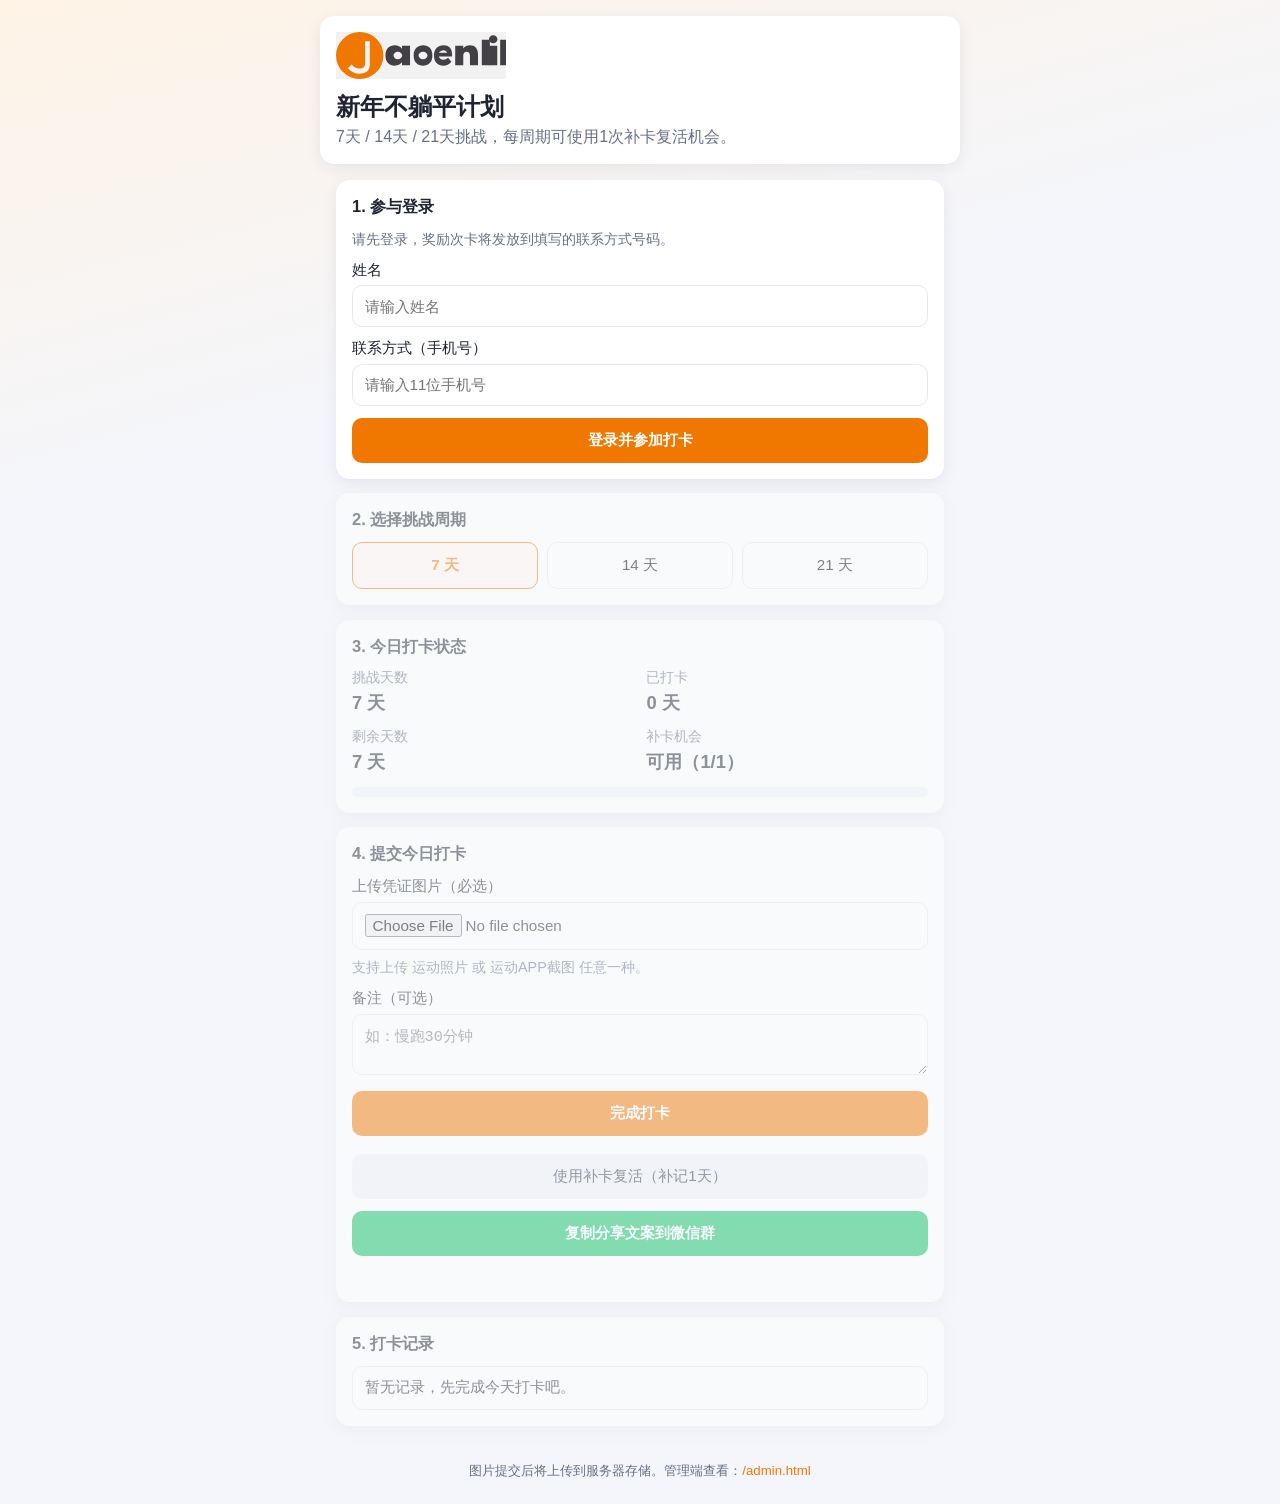
==== index.html @ 4f7eb01d "chore: set default admin token to rockygoerlife" ====
<!doctype html>
<html lang="zh-CN">
  <head>
    <meta charset="UTF-8" />
    <meta name="viewport" content="width=device-width, initial-scale=1.0" />
    <title>歌尔生活 · 新年不躺平计划</title>
    <link rel="stylesheet" href="styles.css" />
  </head>
  <body>
    <header class="hero card">
      <img src="assets/goerlife-logo.svg" alt="goerlife" class="logo" />
      <h1>新年不躺平计划</h1>
      <p class="subtitle">7天 / 14天 / 21天挑战，每周期可使用1次补卡复活机会。</p>
    </header>

    <main class="container">
      <section class="card" id="loginCard">
        <h2>1. 参与登录</h2>
        <p class="hint">请先登录，奖励次卡将发放到填写的联系方式号码。</p>
        <form id="loginForm">
          <label for="name">姓名</label>
          <input id="name" type="text" maxlength="20" required placeholder="请输入姓名" />

          <label for="contact">联系方式（手机号）</label>
          <input id="contact" type="tel" inputmode="numeric" pattern="^1\d{10}$" required placeholder="请输入11位手机号" />

          <button class="primary" type="submit">登录并参加打卡</button>
        </form>
        <div id="profile" class="profile hidden">
          <p><strong>姓名：</strong><span id="profileName"></span></p>
          <p><strong>联系方式：</strong><span id="profileContact"></span></p>
          <button id="logoutBtn" class="ghost" type="button">退出并重置数据</button>
        </div>
      </section>

      <section class="card disabled" id="challengeCard">
        <h2>2. 选择挑战周期</h2>
        <div class="cycle-buttons" role="group" aria-label="挑战周期">
          <button class="cycle-btn active" data-days="7" type="button">7 天</button>
          <button class="cycle-btn" data-days="14" type="button">14 天</button>
          <button class="cycle-btn" data-days="21" type="button">21 天</button>
        </div>
      </section>

      <section class="card disabled" id="statusCard">
        <h2>3. 今日打卡状态</h2>
        <div class="stat-grid">
          <div><p class="label">挑战天数</p><p id="totalDays" class="value">7 天</p></div>
          <div><p class="label">已打卡</p><p id="checkedDays" class="value">0 天</p></div>
          <div><p class="label">剩余天数</p><p id="remainingDays" class="value">7 天</p></div>
          <div><p class="label">补卡机会</p><p id="reviveState" class="value">可用（1/1）</p></div>
        </div>
        <div class="progress-track"><div id="progressBar" class="progress-bar"></div></div>
      </section>

      <section class="card disabled" id="checkinCard">
        <h2>4. 提交今日打卡</h2>
        <form id="checkinForm">
          <label for="proofPhoto">上传凭证图片（必选）</label>
          <input id="proofPhoto" type="file" accept="image/*" required />
          <p class="hint">支持上传 运动照片 或 运动APP截图 任意一种。</p>

          <label for="note">备注（可选）</label>
          <textarea id="note" rows="2" placeholder="如：慢跑30分钟"></textarea>

          <button type="submit" class="primary">完成打卡</button>
        </form>

        <div class="actions">
          <button id="reviveBtn" class="ghost" type="button">使用补卡复活（补记1天）</button>
          <button id="shareBtn" class="wechat" type="button">复制分享文案到微信群</button>
        </div>
        <p id="message" class="message" role="status" aria-live="polite"></p>
      </section>

      <section class="card disabled" id="recordsCard">
        <h2>5. 打卡记录</h2>
        <ul id="recordsList"></ul>
      </section>
    </main>

    <footer class="footer-note">
      图片提交后将上传到服务器存储。管理端查看：<a href="/admin.html">/admin.html</a>
    </footer>

    <script src="script.js"></script>
  </body>
</html>
---- styles.css ----
:root {
  --bg: #f4f6fb;
  --card: #fff;
  --text: #1f2430;
  --muted: #677083;
  --brand: #f07800;
  --brand-dark: #d86b00;
  --line: #e6e8f0;
  --ok: #178b4d;
}

* { box-sizing: border-box; }

body {
  margin: 0;
  font-family: -apple-system, BlinkMacSystemFont, "Segoe UI", Roboto, "PingFang SC", "Microsoft YaHei", sans-serif;
  background: linear-gradient(165deg, #fff3e6, var(--bg) 28%);
  color: var(--text);
}

.container { padding: 0 1rem 2rem; display: grid; gap: .9rem; }
.card {
  background: var(--card);
  border-radius: 14px;
  padding: 1rem;
  box-shadow: 0 4px 16px rgba(28, 38, 64, .08);
}

.hero { margin: 1rem; }
.logo { width: 170px; max-width: 55%; display: block; }
h1 { margin: .7rem 0 .3rem; font-size: 1.5rem; }
.subtitle { margin: 0; color: var(--muted); }
h2 { margin: 0 0 .7rem; font-size: 1.03rem; }

.hint { margin: .5rem 0 0; color: var(--muted); font-size: .9rem; }
label { display: block; margin: .75rem 0 .35rem; font-size: .92rem; }
input, textarea {
  width: 100%; border: 1px solid var(--line); border-radius: 10px; padding: .72rem; font-size: .95rem;
}

textarea { resize: vertical; }
button { border: 0; border-radius: 10px; width: 100%; padding: .75rem; margin-top: .75rem; font-size: .95rem; cursor: pointer; }
.primary { background: var(--brand); color: #fff; font-weight: 600; }
.primary:active { background: var(--brand-dark); }
.ghost { background: #eef1f8; color: #2a3345; }
.wechat { background: #07c160; color: #fff; font-weight: 600; }

.profile { margin-top: .85rem; padding: .8rem; border: 1px solid var(--line); border-radius: 10px; }
.profile p { margin: .2rem 0; }
.hidden { display: none; }
.disabled { opacity: .48; pointer-events: none; }

.cycle-buttons { display: grid; grid-template-columns: repeat(3, 1fr); gap: .55rem; }
.cycle-btn { border: 1px solid var(--line); background: #fff; margin: 0; }
.cycle-btn.active { border-color: var(--brand); color: var(--brand); background: #fff7ef; font-weight: 600; }

.stat-grid { display: grid; grid-template-columns: repeat(2, 1fr); gap: .8rem; }
.label { margin: 0; color: var(--muted); font-size: .85rem; }
.value { margin: .2rem 0 0; font-size: 1.15rem; font-weight: 700; }
.progress-track { margin-top: .8rem; height: 10px; border-radius: 999px; overflow: hidden; background: #eff2f7; }
.progress-bar { height: 100%; width: 0; transition: width .25s; background: linear-gradient(90deg, #ffa14d, var(--brand)); }

.actions { margin-top: .4rem; }
.message { min-height: 1.2rem; margin: .7rem 0 0; color: var(--ok); font-size: .9rem; }

#recordsList { margin: 0; padding: 0; list-style: none; }
#recordsList li { border: 1px solid var(--line); border-radius: 10px; padding: .65rem .75rem; margin-top: .55rem; font-size: .92rem; line-height: 1.45; }

@media (min-width: 760px) {
  .container, .hero { max-width: 640px; margin-left: auto; margin-right: auto; }
}

.footer-note {
  margin: .25rem 1rem 1.5rem;
  color: var(--muted);
  font-size: .83rem;
  text-align: center;
}

.footer-note a {
  color: var(--brand);
  text-decoration: none;
}
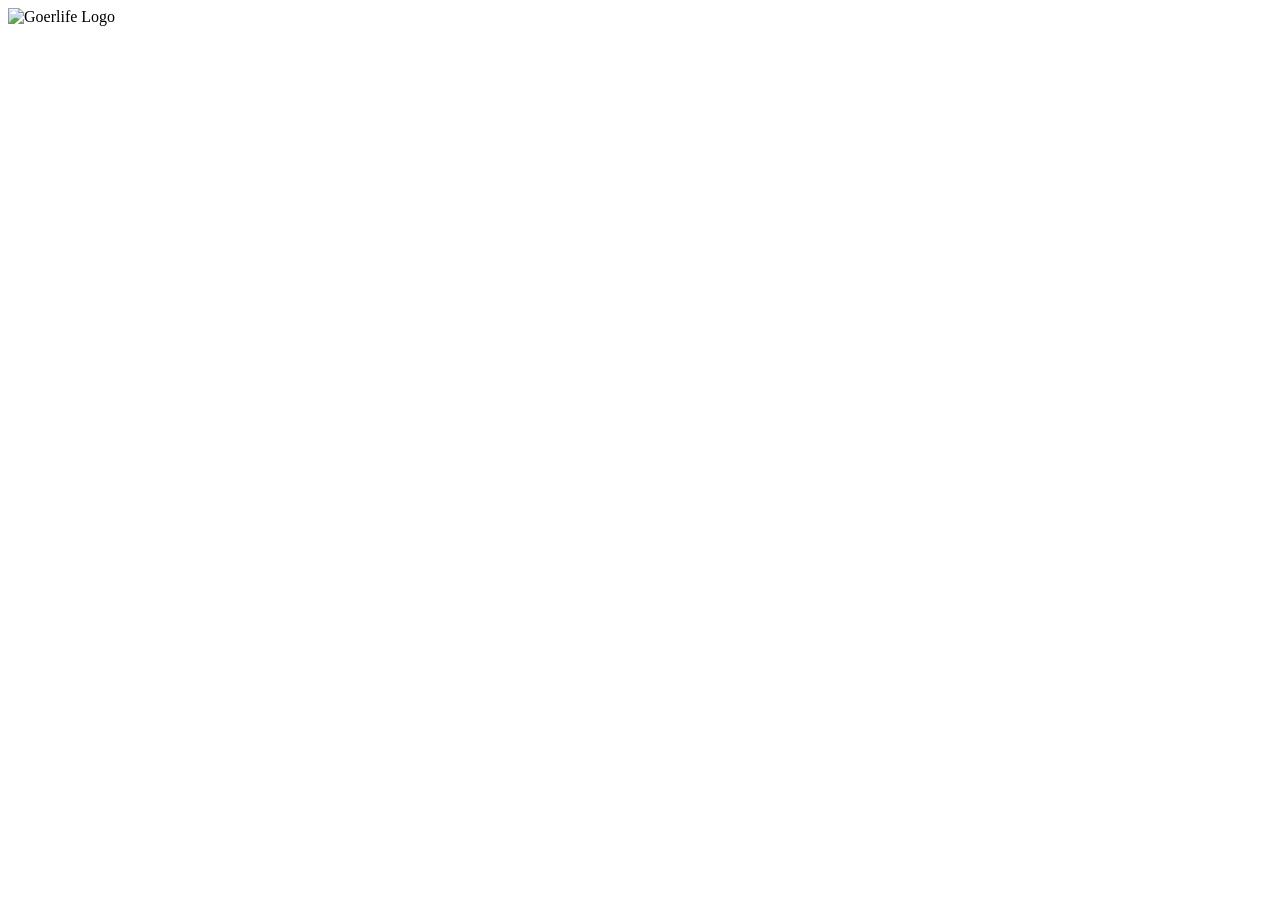
==== commit bd857e2e: "Update logo from SVG to PNG in index.html" ====
--- a/index.html
+++ b/index.html
@@ -1,88 +1,12 @@
-<!doctype html>
-<html lang="zh-CN">
-  <head>
-    <meta charset="UTF-8" />
-    <meta name="viewport" content="width=device-width, initial-scale=1.0" />
-    <title>歌尔生活 · 新年不躺平计划</title>
-    <link rel="stylesheet" href="styles.css" />
-  </head>
-  <body>
-    <header class="hero card">
-      <img src="assets/goerlife-logo.svg" alt="goerlife" class="logo" />
-      <h1>新年不躺平计划</h1>
-      <p class="subtitle">7天 / 14天 / 21天挑战，每周期可使用1次补卡复活机会。</p>
-    </header>
-
-    <main class="container">
-      <section class="card" id="loginCard">
-        <h2>1. 参与登录</h2>
-        <p class="hint">请先登录，奖励次卡将发放到填写的联系方式号码。</p>
-        <form id="loginForm">
-          <label for="name">姓名</label>
-          <input id="name" type="text" maxlength="20" required placeholder="请输入姓名" />
-
-          <label for="contact">联系方式（手机号）</label>
-          <input id="contact" type="tel" inputmode="numeric" pattern="^1\d{10}$" required placeholder="请输入11位手机号" />
-
-          <button class="primary" type="submit">登录并参加打卡</button>
-        </form>
-        <div id="profile" class="profile hidden">
-          <p><strong>姓名：</strong><span id="profileName"></span></p>
-          <p><strong>联系方式：</strong><span id="profileContact"></span></p>
-          <button id="logoutBtn" class="ghost" type="button">退出并重置数据</button>
-        </div>
-      </section>
-
-      <section class="card disabled" id="challengeCard">
-        <h2>2. 选择挑战周期</h2>
-        <div class="cycle-buttons" role="group" aria-label="挑战周期">
-          <button class="cycle-btn active" data-days="7" type="button">7 天</button>
-          <button class="cycle-btn" data-days="14" type="button">14 天</button>
-          <button class="cycle-btn" data-days="21" type="button">21 天</button>
-        </div>
-      </section>
-
-      <section class="card disabled" id="statusCard">
-        <h2>3. 今日打卡状态</h2>
-        <div class="stat-grid">
-          <div><p class="label">挑战天数</p><p id="totalDays" class="value">7 天</p></div>
-          <div><p class="label">已打卡</p><p id="checkedDays" class="value">0 天</p></div>
-          <div><p class="label">剩余天数</p><p id="remainingDays" class="value">7 天</p></div>
-          <div><p class="label">补卡机会</p><p id="reviveState" class="value">可用（1/1）</p></div>
-        </div>
-        <div class="progress-track"><div id="progressBar" class="progress-bar"></div></div>
-      </section>
-
-      <section class="card disabled" id="checkinCard">
-        <h2>4. 提交今日打卡</h2>
-        <form id="checkinForm">
-          <label for="proofPhoto">上传凭证图片（必选）</label>
-          <input id="proofPhoto" type="file" accept="image/*" required />
-          <p class="hint">支持上传 运动照片 或 运动APP截图 任意一种。</p>
-
-          <label for="note">备注（可选）</label>
-          <textarea id="note" rows="2" placeholder="如：慢跑30分钟"></textarea>
-
-          <button type="submit" class="primary">完成打卡</button>
-        </form>
-
-        <div class="actions">
-          <button id="reviveBtn" class="ghost" type="button">使用补卡复活（补记1天）</button>
-          <button id="shareBtn" class="wechat" type="button">复制分享文案到微信群</button>
-        </div>
-        <p id="message" class="message" role="status" aria-live="polite"></p>
-      </section>
-
-      <section class="card disabled" id="recordsCard">
-        <h2>5. 打卡记录</h2>
-        <ul id="recordsList"></ul>
-      </section>
-    </main>
-
-    <footer class="footer-note">
-      图片提交后将上传到服务器存储。管理端查看：<a href="/admin.html">/admin.html</a>
-    </footer>
-
-    <script src="script.js"></script>
-  </body>
-</html>
+<!DOCTYPE html>
+<html lang="en">
+<head>
+    <meta charset="UTF-8">
+    <meta name="viewport" content="width=device-width, initial-scale=1.0">
+    <title>Document</title>
+</head>
+<body>
+    <img src="assets/goerlife-logo.png" alt="Goerlife Logo">
+    <!-- Other content -->
+</body>
+</html>
